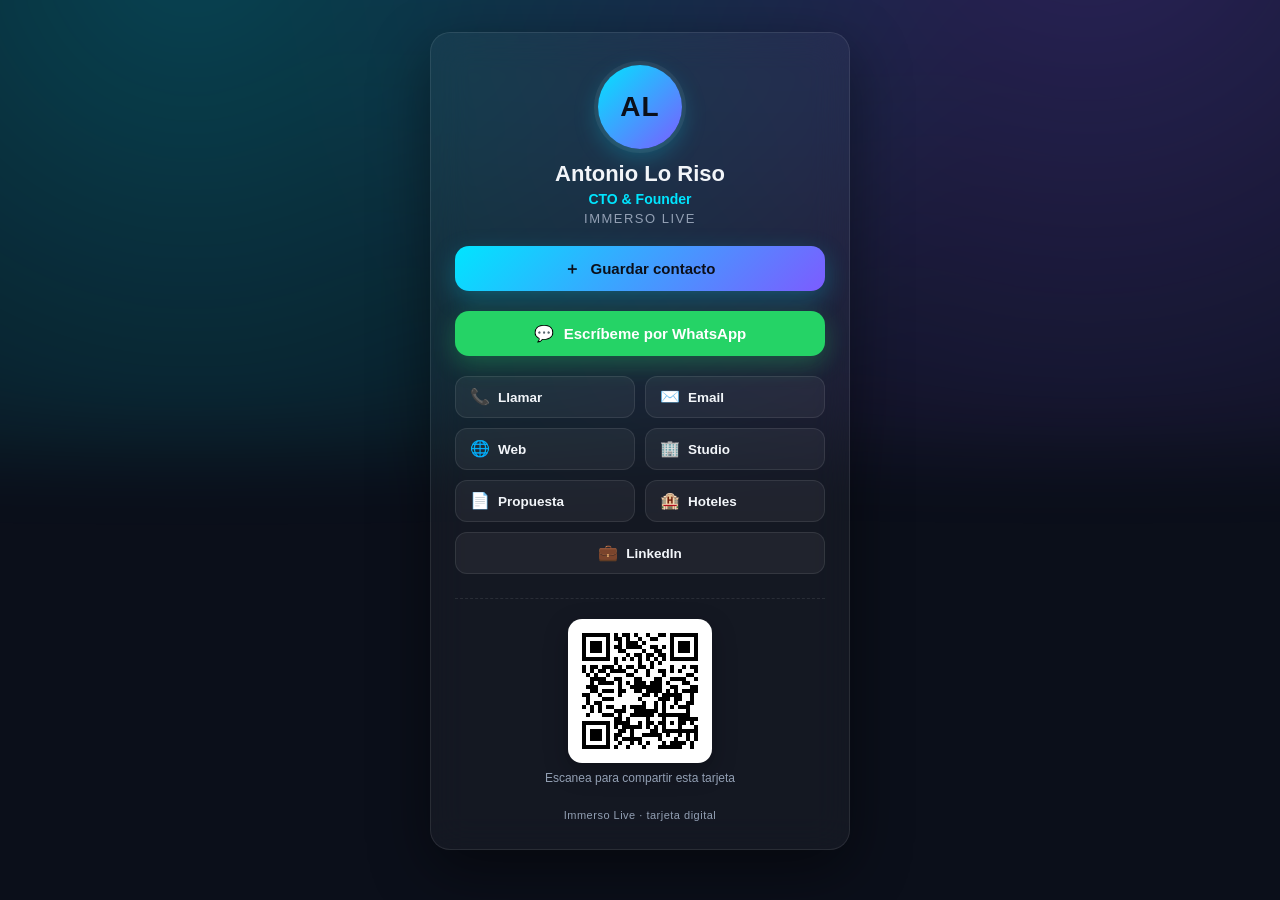
==== index.html @ d5244c5a "Add digital contact card with vCard save and self-linking QR Static page for Antonio Lo Riso (Immers" ====
<!DOCTYPE html>
<html lang="es">
<head>
<meta charset="UTF-8">
<meta name="viewport" content="width=device-width, initial-scale=1, viewport-fit=cover">
<title>Antonio Lo Riso · Immerso Live</title>
<meta name="description" content="Tarjeta de contacto digital de Antonio Lo Riso, CTO &amp; Founder de Immerso Live.">
<meta name="theme-color" content="#0b0f1a">

<meta property="og:title" content="Antonio Lo Riso · Immerso Live">
<meta property="og:description" content="CTO & Founder · Immerso Live. Guarda mi contacto o escríbeme directo.">
<meta property="og:type" content="profile">

<link rel="icon" href="data:image/svg+xml,<svg xmlns=%22http://www.w3.org/2000/svg%22 viewBox=%220 0 100 100%22><rect width=%22100%22 height=%22100%22 rx=%2220%22 fill=%22%230b0f1a%22/><text x=%2250%22 y=%2266%22 font-size=%2260%22 text-anchor=%22middle%22 fill=%22%2300e5ff%22 font-family=%22sans-serif%22>I</text></svg>">

<link rel="stylesheet" href="style.css">
</head>
<body>

<div class="bg-glow" aria-hidden="true"></div>

<main class="card">

  <section class="identity">
    <div class="avatar">AL</div>
    <h1>Antonio Lo Riso</h1>
    <p class="role">CTO &amp; Founder</p>
    <p class="company">Immerso Live</p>
  </section>

  <a class="save-contact" id="saveContactBtn" href="#" download="Antonio-Lo-Riso-Immerso-Live.vcf">
    <span class="icon">＋</span>
    <span>Guardar contacto</span>
  </a>

  <a class="whatsapp-cta" href="https://wa.me/34605357287?text=Hola%20Antonio%2C%20nos%20conocimos%20y%20quiero%20hablar%20contigo%20sobre%20Immerso%20Live" target="_blank" rel="noopener">
    <span class="wa-pulse"></span>
    <span class="icon">💬</span>
    <span>Escríbeme por WhatsApp</span>
  </a>

  <nav class="links" aria-label="Enlaces de contacto">
    <a class="link-btn" href="tel:+34605357287">
      <span class="icon">📞</span><span>Llamar</span>
    </a>
    <a class="link-btn" href="mailto:info@immerso.live">
      <span class="icon">✉️</span><span>Email</span>
    </a>
    <a class="link-btn" href="https://immerso.live" target="_blank" rel="noopener">
      <span class="icon">🌐</span><span>Web</span>
    </a>
    <a class="link-btn" href="https://immerso.live/studio" target="_blank" rel="noopener">
      <span class="icon">🏢</span><span>Studio</span>
    </a>
    <a class="link-btn" href="https://proposal.immerso.live/" target="_blank" rel="noopener">
      <span class="icon">📄</span><span>Propuesta</span>
    </a>
    <a class="link-btn" href="https://proposal.immerso.live/hoteles" target="_blank" rel="noopener">
      <span class="icon">🏨</span><span>Hoteles</span>
    </a>
    <a class="link-btn wide" href="https://www.linkedin.com/in/antonio-lo-riso-14154a12a/" target="_blank" rel="noopener">
      <span class="icon">💼</span><span>LinkedIn</span>
    </a>
  </nav>

  <section class="qr-section">
    <div id="qrcode" class="qr-box" aria-label="Código QR de esta tarjeta"></div>
    <p class="qr-caption">Escanea para compartir esta tarjeta</p>
  </section>

  <footer>
    <p>Immerso Live · tarjeta digital</p>
  </footer>

</main>

<script src="vendor/qrcode.js"></script>
<script src="app.js"></script>
</body>
</html>
---- style.css ----
:root {
  --bg: #0b0f1a;
  --card-bg: rgba(255, 255, 255, 0.04);
  --border: rgba(255, 255, 255, 0.09);
  --text: #f2f5f9;
  --text-dim: #93a0b4;
  --cyan: #00e5ff;
  --violet: #7c5cff;
  --whatsapp: #25d366;
  --radius: 20px;
}

* { box-sizing: border-box; }

html, body {
  margin: 0;
  padding: 0;
  min-height: 100%;
  background: var(--bg);
}

body {
  font-family: -apple-system, BlinkMacSystemFont, "Segoe UI", Roboto, Helvetica, Arial, sans-serif;
  color: var(--text);
  display: flex;
  justify-content: center;
  padding: 32px 16px 48px;
  position: relative;
  overflow-x: hidden;
}

.bg-glow {
  position: fixed;
  inset: -20% -20% auto -20%;
  height: 70vh;
  background:
    radial-gradient(circle at 25% 20%, rgba(0, 229, 255, 0.25), transparent 55%),
    radial-gradient(circle at 75% 10%, rgba(124, 92, 255, 0.28), transparent 55%);
  filter: blur(40px);
  pointer-events: none;
  z-index: 0;
}

.card {
  position: relative;
  z-index: 1;
  width: 100%;
  max-width: 420px;
  background: var(--card-bg);
  border: 1px solid var(--border);
  border-radius: var(--radius);
  backdrop-filter: blur(18px);
  -webkit-backdrop-filter: blur(18px);
  padding: 32px 24px 28px;
  display: flex;
  flex-direction: column;
  align-items: center;
  gap: 20px;
  box-shadow: 0 20px 60px rgba(0, 0, 0, 0.45);
}

.identity {
  display: flex;
  flex-direction: column;
  align-items: center;
  gap: 4px;
  text-align: center;
}

.avatar {
  width: 84px;
  height: 84px;
  border-radius: 50%;
  display: flex;
  align-items: center;
  justify-content: center;
  font-size: 28px;
  font-weight: 700;
  letter-spacing: 1px;
  color: var(--bg);
  background: linear-gradient(135deg, var(--cyan), var(--violet));
  box-shadow: 0 0 0 4px rgba(255, 255, 255, 0.06), 0 8px 24px rgba(0, 229, 255, 0.25);
  margin-bottom: 8px;
}

.identity h1 {
  margin: 0;
  font-size: 22px;
  font-weight: 700;
}

.role {
  margin: 0;
  font-size: 14px;
  color: var(--cyan);
  font-weight: 600;
}

.company {
  margin: 0;
  font-size: 13px;
  color: var(--text-dim);
  text-transform: uppercase;
  letter-spacing: 1.5px;
}

.save-contact,
.whatsapp-cta {
  width: 100%;
  display: flex;
  align-items: center;
  justify-content: center;
  gap: 10px;
  padding: 14px 16px;
  border-radius: 14px;
  font-weight: 700;
  font-size: 15px;
  text-decoration: none;
  border: none;
  cursor: pointer;
  transition: transform 0.15s ease, box-shadow 0.15s ease;
}

.save-contact {
  color: var(--bg);
  background: linear-gradient(135deg, var(--cyan), var(--violet));
  box-shadow: 0 8px 24px rgba(0, 229, 255, 0.25);
}

.whatsapp-cta {
  position: relative;
  color: #fff;
  background: var(--whatsapp);
  box-shadow: 0 8px 24px rgba(37, 211, 102, 0.3);
  overflow: hidden;
}

.wa-pulse {
  position: absolute;
  inset: 0;
  border-radius: 14px;
  box-shadow: 0 0 0 0 rgba(37, 211, 102, 0.55);
  animation: wa-pulse 2.2s infinite;
  pointer-events: none;
}

@keyframes wa-pulse {
  0%   { box-shadow: 0 0 0 0 rgba(37, 211, 102, 0.55); }
  70%  { box-shadow: 0 0 0 14px rgba(37, 211, 102, 0); }
  100% { box-shadow: 0 0 0 0 rgba(37, 211, 102, 0); }
}

.save-contact:active,
.whatsapp-cta:active {
  transform: scale(0.97);
}

.links {
  width: 100%;
  display: grid;
  grid-template-columns: 1fr 1fr;
  gap: 10px;
}

.link-btn {
  display: flex;
  align-items: center;
  gap: 8px;
  padding: 12px 14px;
  border-radius: 12px;
  background: rgba(255, 255, 255, 0.05);
  border: 1px solid var(--border);
  color: var(--text);
  text-decoration: none;
  font-size: 13.5px;
  font-weight: 600;
  transition: background 0.15s ease, transform 0.15s ease;
}

.link-btn:active {
  transform: scale(0.97);
  background: rgba(255, 255, 255, 0.09);
}

.link-btn.wide {
  grid-column: 1 / -1;
  justify-content: center;
}

.icon {
  font-size: 16px;
  line-height: 1;
}

.qr-section {
  display: flex;
  flex-direction: column;
  align-items: center;
  gap: 8px;
  margin-top: 4px;
  padding-top: 20px;
  border-top: 1px dashed var(--border);
  width: 100%;
}

.qr-box {
  background: #fff;
  padding: 10px;
  border-radius: 14px;
  line-height: 0;
  box-shadow: 0 8px 24px rgba(0, 0, 0, 0.3);
}

.qr-box img, .qr-box table {
  border-radius: 6px;
}

.qr-caption {
  margin: 0;
  font-size: 12px;
  color: var(--text-dim);
}

footer {
  margin-top: 4px;
}

footer p {
  margin: 0;
  font-size: 11px;
  color: var(--text-dim);
  letter-spacing: 0.5px;
}

@media (max-width: 360px) {
  .card { padding: 26px 18px 22px; }
  .identity h1 { font-size: 20px; }
}
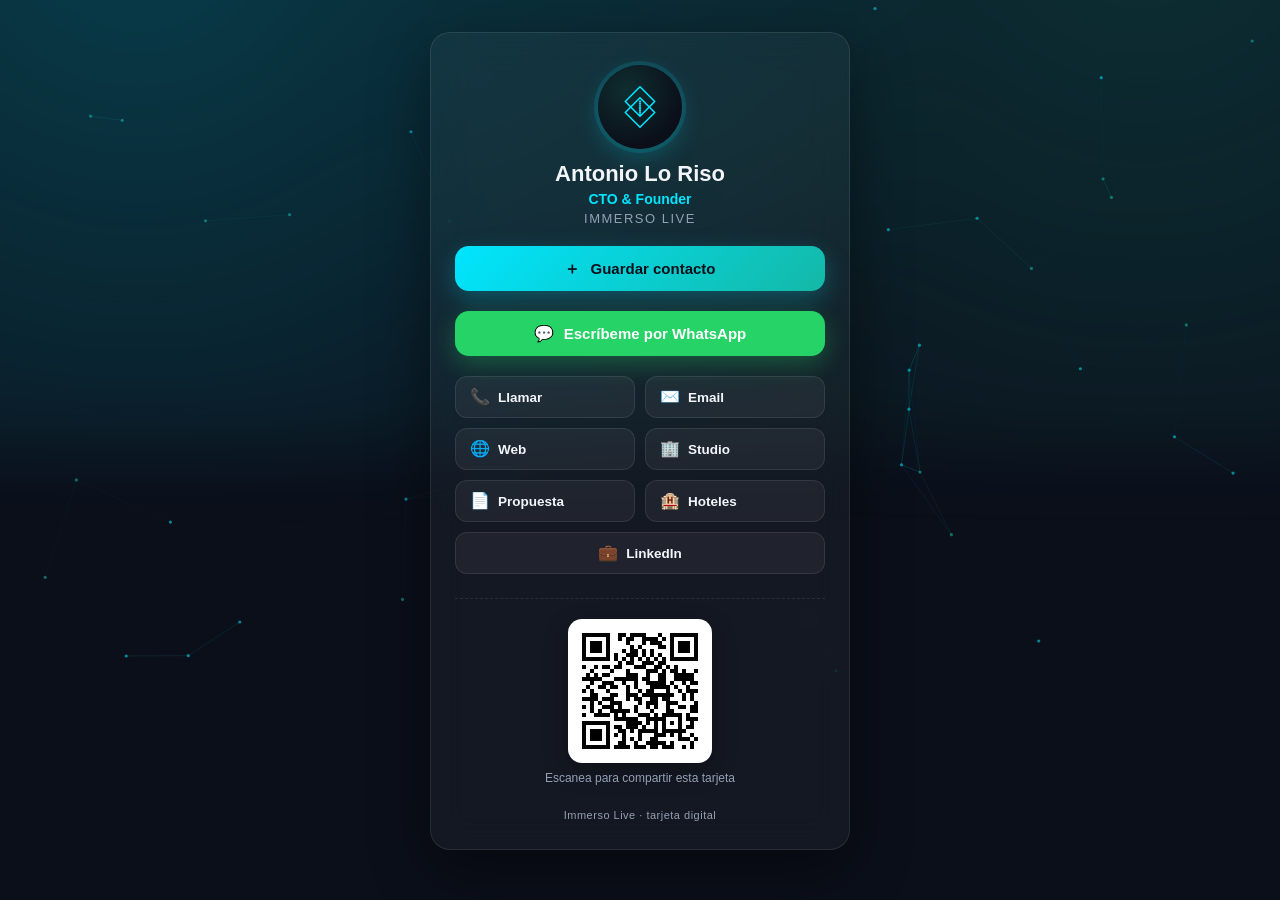
==== commit 310aa986: "Add animated particle background and brand logo mark Replace the initials avatar with an inline SVG " ====
--- a/index.html
+++ b/index.html
@@ -18,11 +18,24 @@
 <body>
 
 <div class="bg-glow" aria-hidden="true"></div>
+<canvas id="particles" class="bg-canvas" aria-hidden="true"></canvas>
 
 <main class="card">
 
   <section class="identity">
-    <div class="avatar">AL</div>
+    <div class="avatar">
+      <svg viewBox="0 0 100 100" class="logo-mark" aria-label="Immerso Live">
+        <polygon points="50,6 82,38 50,70 18,38" />
+        <polygon points="50,30 82,62 50,94 18,62" />
+        <circle cx="50" cy="38" r="2.4" />
+        <circle cx="50" cy="42.7" r="2.4" />
+        <circle cx="50" cy="47.3" r="2.4" />
+        <circle cx="50" cy="52" r="2.4" />
+        <circle cx="50" cy="56.7" r="2.4" />
+        <circle cx="50" cy="61.3" r="2.4" />
+        <circle cx="50" cy="66" r="2.4" />
+      </svg>
+    </div>
     <h1>Antonio Lo Riso</h1>
     <p class="role">CTO &amp; Founder</p>
     <p class="company">Immerso Live</p>
--- a/style.css
+++ b/style.css
@@ -5,7 +5,7 @@
   --text: #f2f5f9;
   --text-dim: #93a0b4;
   --cyan: #00e5ff;
-  --violet: #7c5cff;
+  --teal: #14b8a6;
   --whatsapp: #25d366;
   --radius: 20px;
 }
@@ -34,11 +34,21 @@
   inset: -20% -20% auto -20%;
   height: 70vh;
   background:
-    radial-gradient(circle at 25% 20%, rgba(0, 229, 255, 0.25), transparent 55%),
-    radial-gradient(circle at 75% 10%, rgba(124, 92, 255, 0.28), transparent 55%);
+    radial-gradient(circle at 22% 15%, rgba(0, 229, 255, 0.22), transparent 55%),
+    radial-gradient(circle at 78% 12%, rgba(20, 184, 166, 0.2), transparent 55%);
   filter: blur(40px);
   pointer-events: none;
   z-index: 0;
+}
+
+.bg-canvas {
+  position: fixed;
+  inset: 0;
+  width: 100%;
+  height: 100%;
+  z-index: 0;
+  pointer-events: none;
+  display: block;
 }
 
 .card {
@@ -74,13 +84,25 @@
   display: flex;
   align-items: center;
   justify-content: center;
-  font-size: 28px;
-  font-weight: 700;
-  letter-spacing: 1px;
-  color: var(--bg);
-  background: linear-gradient(135deg, var(--cyan), var(--violet));
-  box-shadow: 0 0 0 4px rgba(255, 255, 255, 0.06), 0 8px 24px rgba(0, 229, 255, 0.25);
+  background: radial-gradient(circle at 35% 30%, #0f2e30, var(--bg) 70%);
+  box-shadow: 0 0 0 4px rgba(0, 229, 255, 0.12), 0 8px 24px rgba(0, 229, 255, 0.2);
   margin-bottom: 8px;
+}
+
+.logo-mark {
+  width: 46px;
+  height: 46px;
+}
+
+.logo-mark polygon {
+  fill: none;
+  stroke: var(--cyan);
+  stroke-width: 3.4;
+  stroke-linejoin: round;
+}
+
+.logo-mark circle {
+  fill: var(--cyan);
 }
 
 .identity h1 {
@@ -123,7 +145,7 @@
 
 .save-contact {
   color: var(--bg);
-  background: linear-gradient(135deg, var(--cyan), var(--violet));
+  background: linear-gradient(135deg, var(--cyan), var(--teal));
   box-shadow: 0 8px 24px rgba(0, 229, 255, 0.25);
 }
 
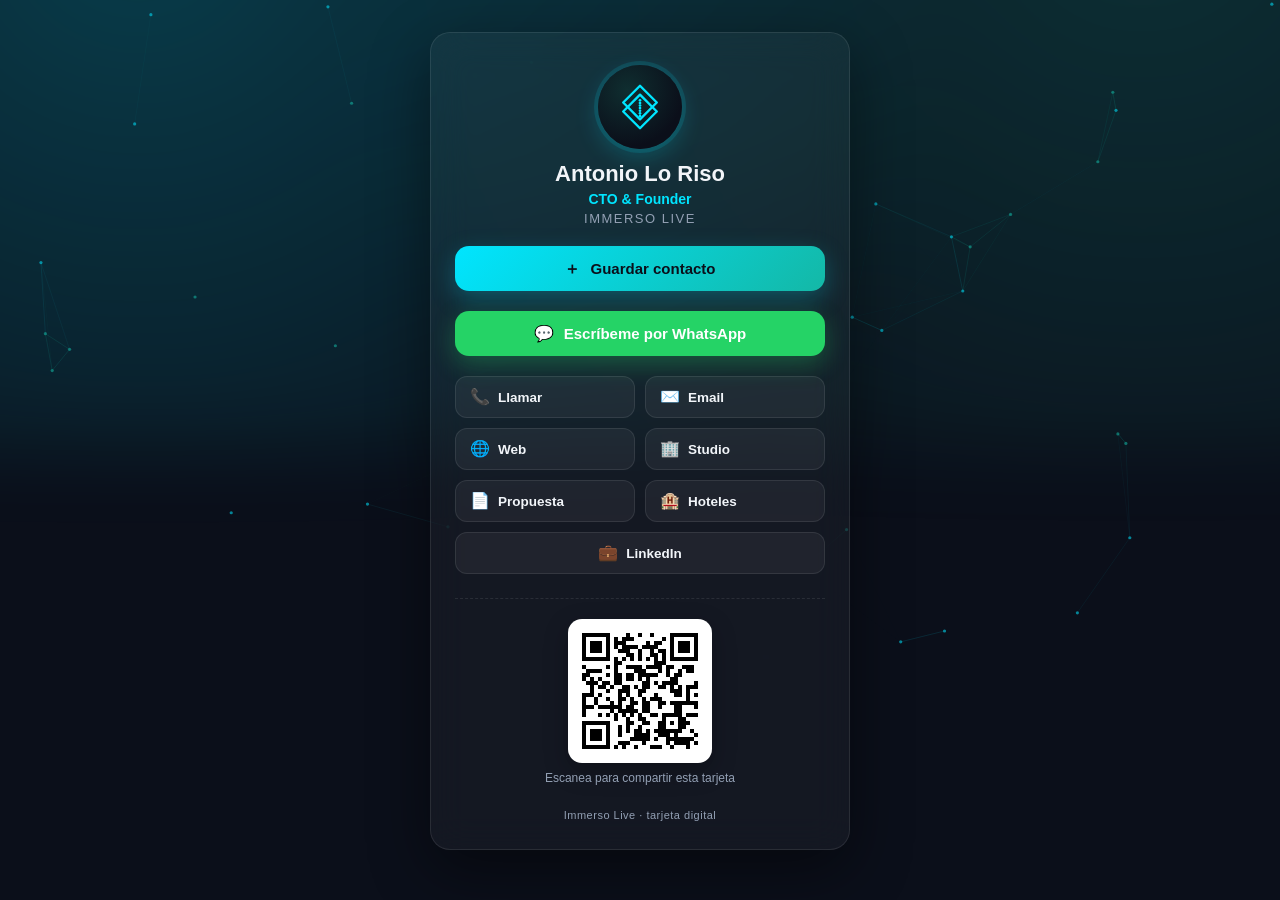
==== commit bb88fe57: "Tighten logo diamond overlap and boost avatar size/stroke Bring the two diamonds closer together to " ====
--- a/index.html
+++ b/index.html
@@ -25,8 +25,8 @@
   <section class="identity">
     <div class="avatar">
       <svg viewBox="0 0 100 100" class="logo-mark" aria-label="Immerso Live">
-        <polygon points="50,6 82,38 50,70 18,38" />
-        <polygon points="50,30 82,62 50,94 18,62" />
+        <polygon points="50,12 80,42 50,72 20,42" />
+        <polygon points="50,28 80,58 50,88 20,58" />
         <circle cx="50" cy="38" r="2.4" />
         <circle cx="50" cy="42.7" r="2.4" />
         <circle cx="50" cy="47.3" r="2.4" />
--- a/style.css
+++ b/style.css
@@ -90,14 +90,14 @@
 }
 
 .logo-mark {
-  width: 46px;
-  height: 46px;
+  width: 56px;
+  height: 56px;
 }
 
 .logo-mark polygon {
   fill: none;
   stroke: var(--cyan);
-  stroke-width: 3.4;
+  stroke-width: 4.2;
   stroke-linejoin: round;
 }
 
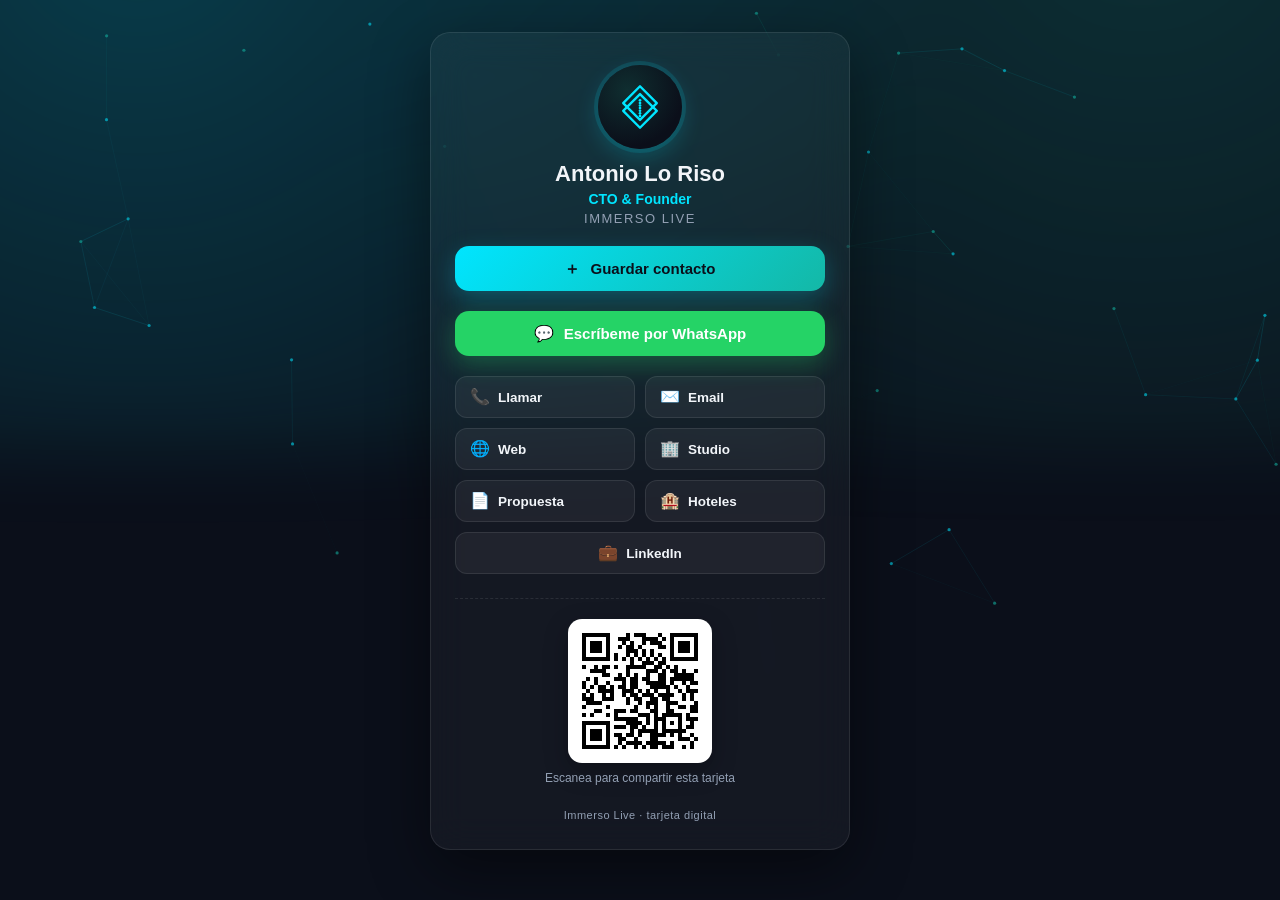
==== commit 3ab6a033: "Nudge logo diamonds a bit closer Co-Authored-By: Claude Sonnet 5 <noreply@anthropic.com> Claude-Sess" ====
--- a/index.html
+++ b/index.html
@@ -25,8 +25,8 @@
   <section class="identity">
     <div class="avatar">
       <svg viewBox="0 0 100 100" class="logo-mark" aria-label="Immerso Live">
-        <polygon points="50,12 80,42 50,72 20,42" />
-        <polygon points="50,28 80,58 50,88 20,58" />
+        <polygon points="50,13 80,43 50,73 20,43" />
+        <polygon points="50,27 80,57 50,87 20,57" />
         <circle cx="50" cy="38" r="2.4" />
         <circle cx="50" cy="42.7" r="2.4" />
         <circle cx="50" cy="47.3" r="2.4" />
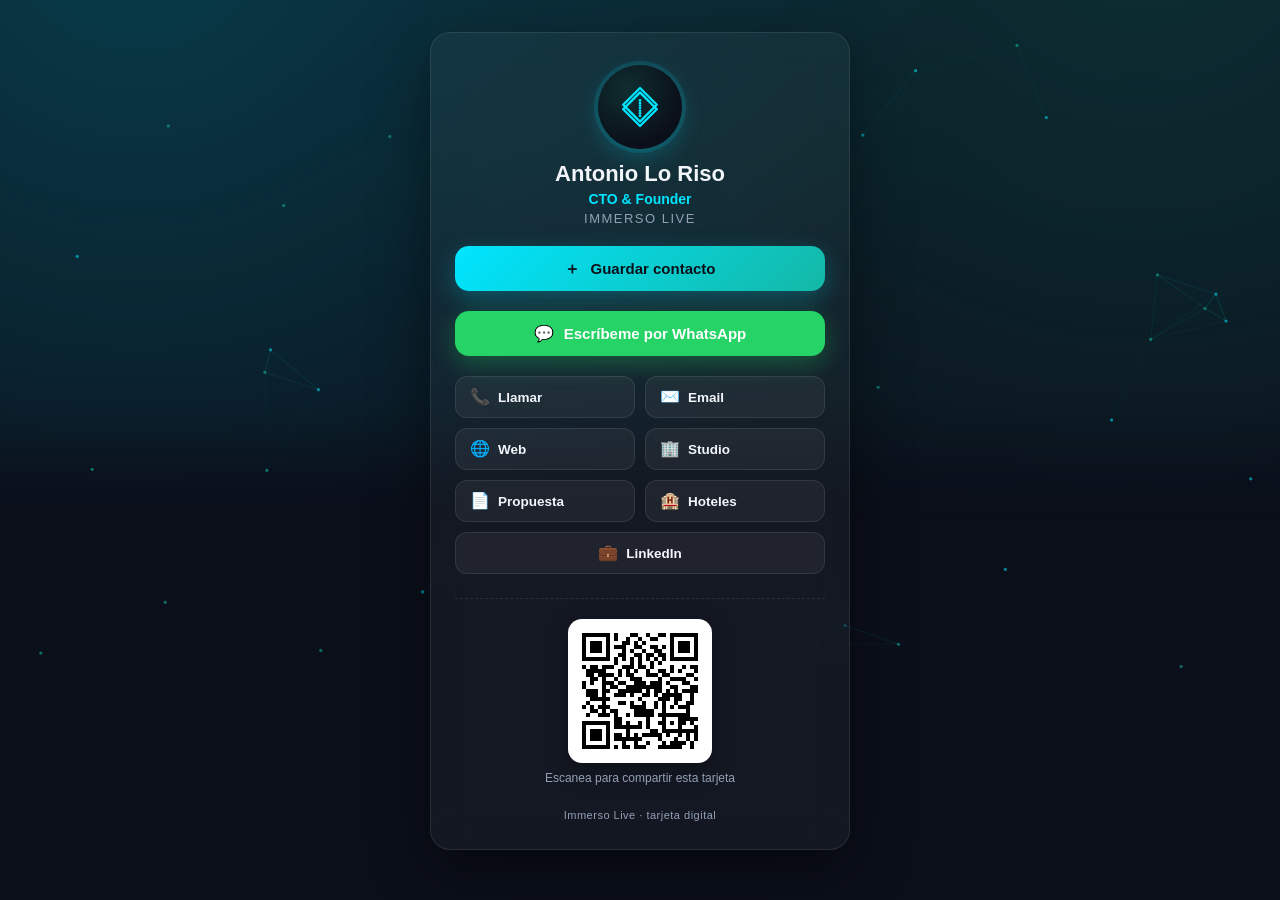
==== commit e008133b: "Bring logo diamonds noticeably closer together Previous nudge (offset 16->14) was too subtle to see." ====
--- a/index.html
+++ b/index.html
@@ -25,8 +25,8 @@
   <section class="identity">
     <div class="avatar">
       <svg viewBox="0 0 100 100" class="logo-mark" aria-label="Immerso Live">
-        <polygon points="50,13 80,43 50,73 20,43" />
-        <polygon points="50,27 80,57 50,87 20,57" />
+        <polygon points="50,16 80,46 50,76 20,46" />
+        <polygon points="50,24 80,54 50,84 20,54" />
         <circle cx="50" cy="38" r="2.4" />
         <circle cx="50" cy="42.7" r="2.4" />
         <circle cx="50" cy="47.3" r="2.4" />
